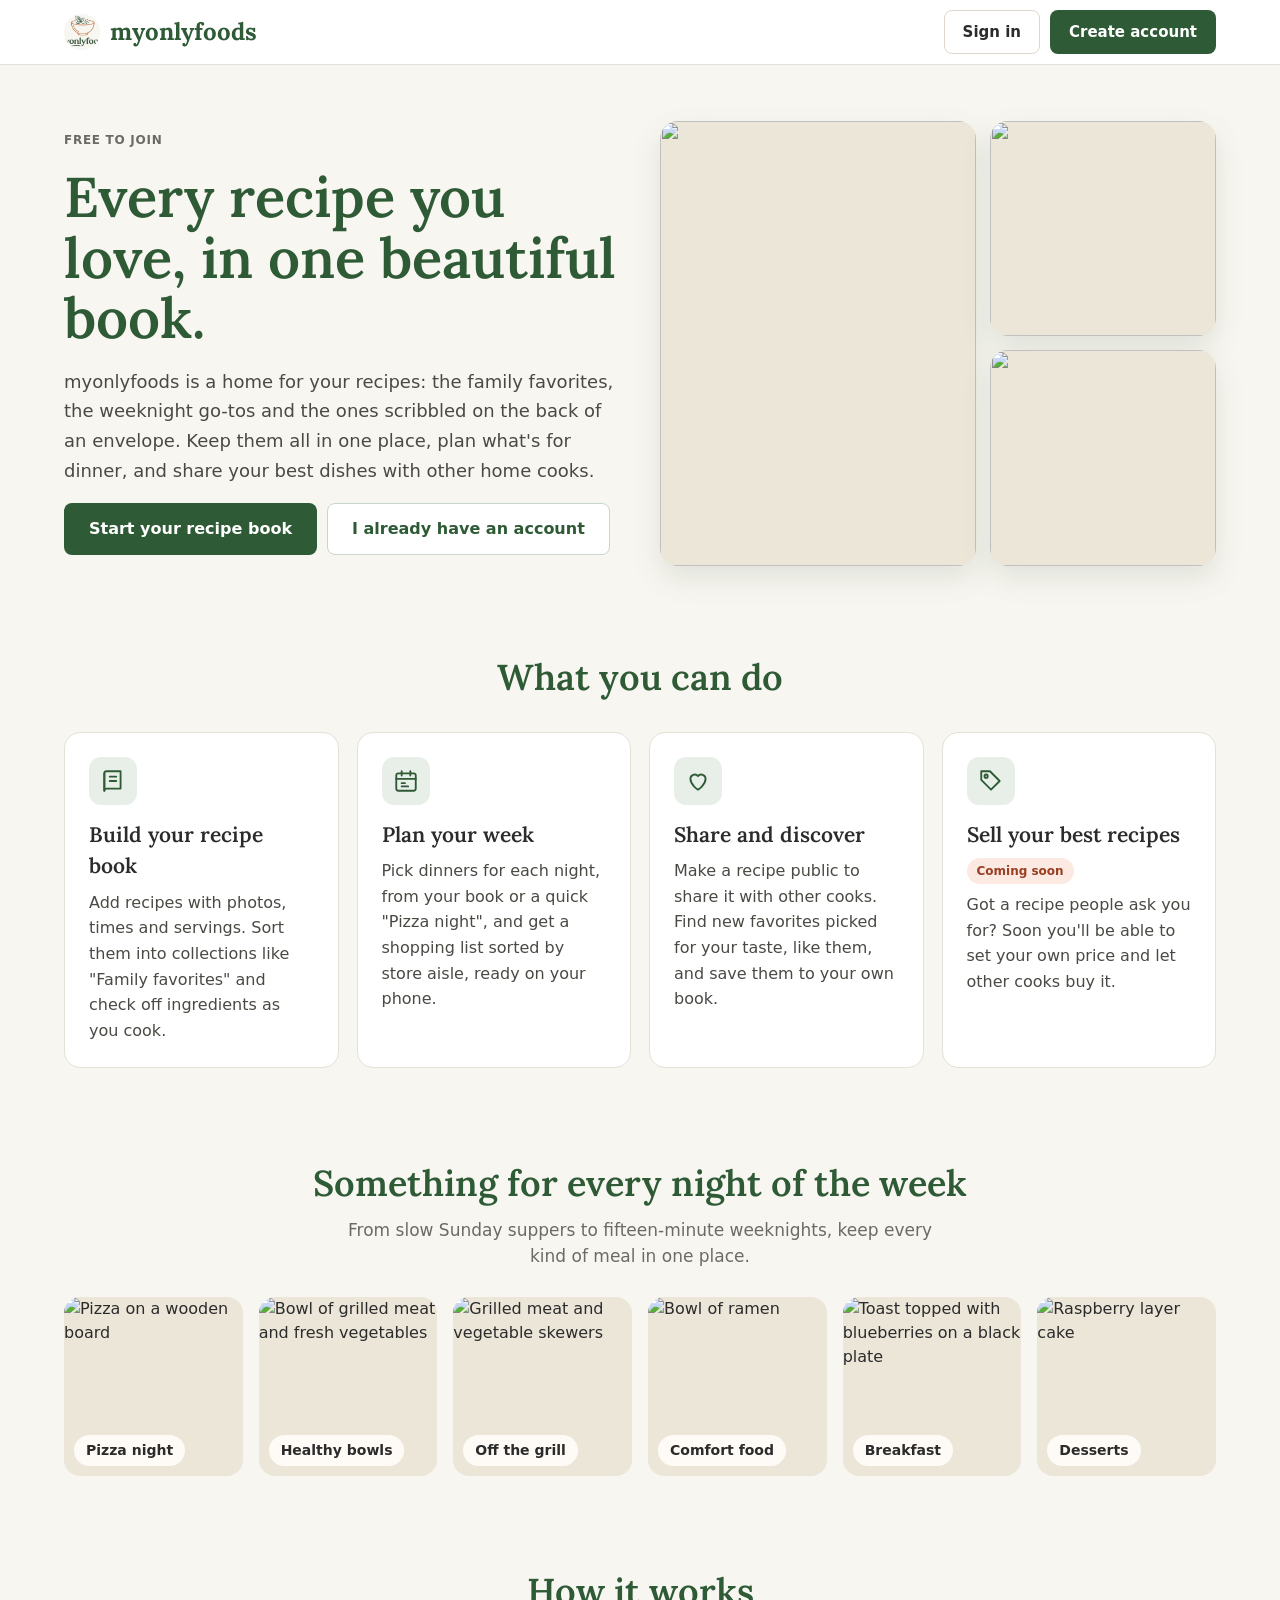
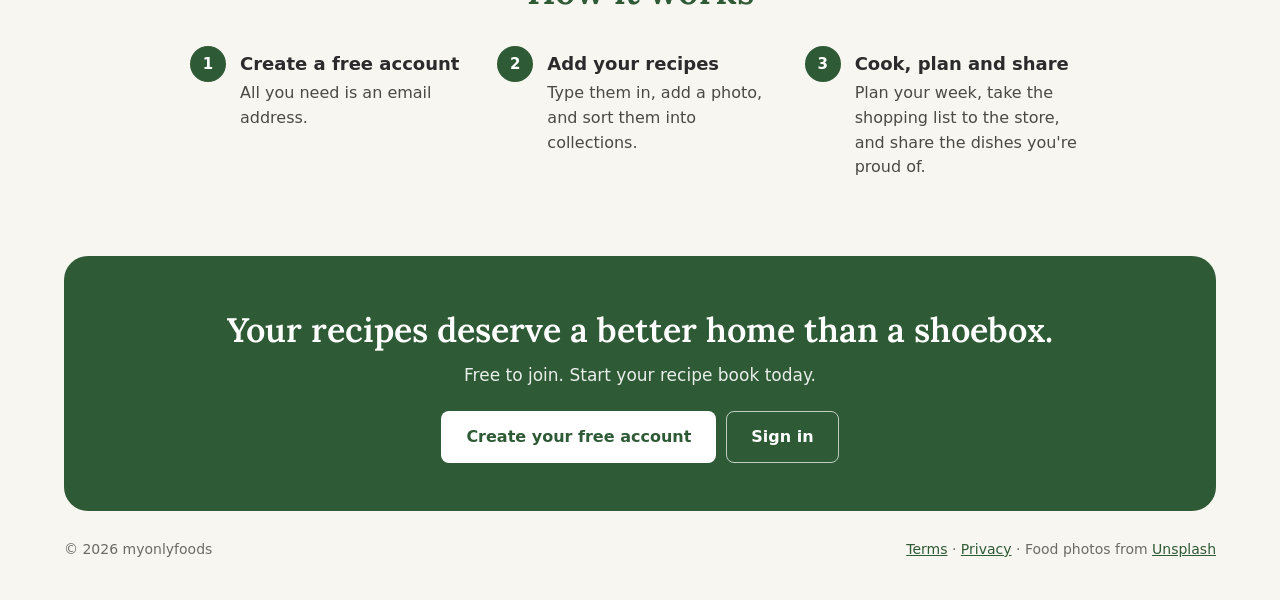
==== index.html @ 258d2933 "Paste a recipe: fill in the form from copied text - New recipe page: 'Paste a recipe' box with how-t" ====
<!DOCTYPE html>
<html lang="en">
<head>
    <meta charset="UTF-8">
    <meta name="viewport" content="width=device-width, initial-scale=1.0">
    <title>myonlyfoods | Your recipe book, meal planner and kitchen community</title>
    <meta name="description" content="A free home for the recipes you love. Build your recipe book, plan your week with an automatic shopping list, and share your favorites with other home cooks.">
    <link rel="stylesheet" href="css/style.css?v=202611021046">
</head>
<body class="landing">

<header class="site-header">
    <div class="inner">
        <a class="brand" href="./"><img src="images/mainlogo.jpg" alt="">myonlyfoods</a>
        <div class="landing-nav" id="guest-nav">
            <a class="btn btn-plain" href="login.html">Sign in</a>
            <a class="btn btn-primary" href="signup.html">Create account</a>
        </div>
        <div class="landing-nav" id="member-nav" hidden>
            <a class="btn btn-primary" href="home.html">Open my recipe book</a>
        </div>
    </div>
</header>

<main>
    <!-- Hero -->
    <section class="hero-landing">
        <div class="hero-text">
            <span class="eyebrow">Free to join</span>
            <h1>Every recipe you love, in one beautiful book.</h1>
            <p>myonlyfoods is a home for your recipes: the family favorites, the weeknight go-tos and the ones scribbled on the back of an envelope. Keep them all in one place, plan what's for dinner, and share your best dishes with other home cooks.</p>
            <div class="actions" id="hero-guest">
                <a class="btn btn-primary btn-lg" href="signup.html">Start your recipe book</a>
                <a class="btn btn-secondary btn-lg" href="login.html">I already have an account</a>
            </div>
            <div class="actions" id="hero-member" hidden>
                <a class="btn btn-primary btn-lg" href="home.html">Open my recipe book</a>
            </div>
        </div>
        <div class="hero-collage" aria-hidden="true">
            <img class="c1" src="https://images.unsplash.com/photo-1547573854-74d2a71d0826?auto=format&fit=crop&w=900&q=70" alt="">
            <img class="c2" src="https://images.unsplash.com/photo-1515003197210-e0cd71810b5f?auto=format&fit=crop&w=600&q=70" alt="">
            <img class="c3" src="https://images.unsplash.com/photo-1467003909585-2f8a72700288?auto=format&fit=crop&w=600&q=70" alt="">
        </div>
    </section>

    <!-- What it does -->
    <section class="landing-section" aria-labelledby="features-h">
        <h2 id="features-h" class="landing-h2">What you can do</h2>
        <div class="features">
            <article class="feature">
                <div class="feature-icon" aria-hidden="true"><svg viewBox="0 0 24 24" fill="none" stroke="currentColor" stroke-width="1.7" stroke-linecap="round" stroke-linejoin="round"><path d="M4 5a2 2 0 0 1 2-2h13v16H6a2 2 0 0 0-2 2z"/><path d="M4 21V5"/><path d="M9 8h6M9 12h6"/></svg></div>
                <h3>Build your recipe book</h3>
                <p>Add recipes with photos, times and servings. Sort them into collections like "Family favorites" and check off ingredients as you cook.</p>
            </article>
            <article class="feature">
                <div class="feature-icon" aria-hidden="true"><svg viewBox="0 0 24 24" fill="none" stroke="currentColor" stroke-width="1.7" stroke-linecap="round" stroke-linejoin="round"><rect x="3" y="5" width="18" height="16" rx="2"/><path d="M3 10h18M8 3v4M16 3v4"/><path d="M8 14h3M8 17h6"/></svg></div>
                <h3>Plan your week</h3>
                <p>Pick dinners for each night, from your book or a quick "Pizza night", and get a shopping list sorted by store aisle, ready on your phone.</p>
            </article>
            <article class="feature">
                <div class="feature-icon" aria-hidden="true"><svg viewBox="0 0 24 24" fill="none" stroke="currentColor" stroke-width="1.7" stroke-linejoin="round"><path d="M12 20s-7-4.4-7-10a4 4 0 0 1 7-2.6A4 4 0 0 1 19 10c0 5.6-7 10-7 10z"/></svg></div>
                <h3>Share and discover</h3>
                <p>Make a recipe public to share it with other cooks. Find new favorites picked for your taste, like them, and save them to your own book.</p>
            </article>
            <article class="feature">
                <div class="feature-icon" aria-hidden="true"><svg viewBox="0 0 24 24" fill="none" stroke="currentColor" stroke-width="1.7" stroke-linecap="round" stroke-linejoin="round"><path d="M20 12l-8 8-9-9V3h8z"/><circle cx="7.5" cy="7.5" r="1.5"/></svg></div>
                <h3>Sell your best recipes <span class="badge badge-sale">Coming soon</span></h3>
                <p>Got a recipe people ask you for? Soon you'll be able to set your own price and let other cooks buy it.</p>
            </article>
        </div>
    </section>

    <!-- Plates -->
    <section class="landing-section" aria-labelledby="plates-h">
        <h2 id="plates-h" class="landing-h2">Something for every night of the week</h2>
        <p class="landing-sub">From slow Sunday suppers to fifteen-minute weeknights, keep every kind of meal in one place.</p>
        <div class="plates">
            <figure><img loading="lazy" src="https://images.unsplash.com/photo-1565299624946-b28f40a0ae38?auto=format&fit=crop&w=600&h=600&q=70" alt="Pizza on a wooden board"><figcaption>Pizza night</figcaption></figure>
            <figure><img loading="lazy" src="https://images.unsplash.com/photo-1546069901-ba9599a7e63c?auto=format&fit=crop&w=600&h=600&q=70" alt="Bowl of grilled meat and fresh vegetables"><figcaption>Healthy bowls</figcaption></figure>
            <figure><img loading="lazy" src="https://images.unsplash.com/photo-1555939594-58d7cb561ad1?auto=format&fit=crop&w=600&h=600&q=70" alt="Grilled meat and vegetable skewers"><figcaption>Off the grill</figcaption></figure>
            <figure><img loading="lazy" src="https://images.unsplash.com/photo-1526318896980-cf78c088247c?auto=format&fit=crop&w=600&h=600&q=70" alt="Bowl of ramen"><figcaption>Comfort food</figcaption></figure>
            <figure><img loading="lazy" src="https://images.unsplash.com/photo-1484723091739-30a097e8f929?auto=format&fit=crop&w=600&h=600&q=70" alt="Toast topped with blueberries on a black plate"><figcaption>Breakfast</figcaption></figure>
            <figure><img loading="lazy" src="https://images.unsplash.com/photo-1565958011703-44f9829ba187?auto=format&fit=crop&w=600&h=600&q=70" alt="Raspberry layer cake"><figcaption>Desserts</figcaption></figure>
        </div>
    </section>

    <!-- How it works -->
    <section class="landing-section" aria-labelledby="how-h">
        <h2 id="how-h" class="landing-h2">How it works</h2>
        <ol class="how">
            <li><span class="step-num" aria-hidden="true">1</span><div><h3>Create a free account</h3><p>All you need is an email address.</p></div></li>
            <li><span class="step-num" aria-hidden="true">2</span><div><h3>Add your recipes</h3><p>Type them in, add a photo, and sort them into collections.</p></div></li>
            <li><span class="step-num" aria-hidden="true">3</span><div><h3>Cook, plan and share</h3><p>Plan your week, take the shopping list to the store, and share the dishes you're proud of.</p></div></li>
        </ol>
    </section>

    <!-- Final call -->
    <section class="landing-cta">
        <h2>Your recipes deserve a better home than a shoebox.</h2>
        <p>Free to join. Start your recipe book today.</p>
        <div class="actions" style="justify-content: center;" id="cta-guest">
            <a class="btn btn-lg btn-light" href="signup.html">Create your free account</a>
            <a class="btn btn-lg btn-outline-light" href="login.html">Sign in</a>
        </div>
        <div class="actions" style="justify-content: center;" id="cta-member" hidden>
            <a class="btn btn-lg btn-light" href="home.html">Open my recipe book</a>
        </div>
    </section>
</main>

<footer class="landing-footer">
    <span>© <span id="year">2026</span> myonlyfoods</span>
    <span><a href="terms.html">Terms</a> · <a href="privacy.html">Privacy</a> · Food photos from <a href="https://unsplash.com" rel="noopener">Unsplash</a></span>
</footer>

<script type="module">
    import { auth } from "./js/firebase.js?v=202611021046";
    import { onAuthStateChanged } from "https://www.gstatic.com/firebasejs/10.8.0/firebase-auth.js";

    document.getElementById("year").textContent = new Date().getFullYear();

    // If a photo can't load, hide it rather than show a broken image.
    document.querySelectorAll("img").forEach((img) => img.addEventListener("error", () => {
        const fig = img.closest("figure");
        (fig || img).style.display = "none";
    }));

    // Already signed in? Swap the sign-in buttons for a way back to your book.
    onAuthStateChanged(auth, (user) => {
        const member = !!user;
        ["guest-nav", "hero-guest", "cta-guest"].forEach((id) => document.getElementById(id).hidden = member);
        ["member-nav", "hero-member", "cta-member"].forEach((id) => document.getElementById(id).hidden = !member);
    });
</script>
</body>
</html>
---- css/style.css ----
/* myonlyfoods — shared styles */
@import url("https://fonts.googleapis.com/css2?family=Lora:wght@500;600;700&display=swap");

:root {
    --cream: #f8f6f1;
    --green: #2e5a35;
    --green-dark: #1f3f25;
    --green-tint: #e7efe8;
    --green-soft: #f3f7f3;
    --white: #ffffff;
    --text: #2b2b2b;
    --text-soft: #4a4a44;
    --muted: #6b6b63;
    --border: #e6e1d6;
    --border-strong: #ddd6c8;
    --photo: #ece6d9;
    --photo-text: #5f584c;
    --sale-bg: #fbe9e2;
    --sale-text: #9a3f22;
    --private-bg: #efede8;
    --private-text: #55524a;
    --danger: #a3261a;
    --serif: "Lora", Georgia, serif;
    --sans: "Segoe UI", system-ui, -apple-system, Roboto, sans-serif;
}

* { box-sizing: border-box; }

body {
    margin: 0;
    background: var(--cream);
    color: var(--text);
    font-family: var(--sans);
    font-size: 16px;
    line-height: 1.5;
}

a { color: var(--green); }
a:hover { color: var(--green-dark); }
img { max-width: 100%; display: block; }
[hidden] { display: none !important; }

.sr-only {
    position: absolute; width: 1px; height: 1px; padding: 0; margin: -1px;
    overflow: hidden; clip: rect(0 0 0 0); white-space: nowrap; border: 0;
}

:focus-visible { outline: 3px solid #7aa883; outline-offset: 2px; }

/* ---------- Header ---------- */
.site-header { background: var(--white); border-bottom: 1px solid var(--border); }
.site-header .inner {
    max-width: 1200px; margin: 0 auto; padding: 10px 24px;
    display: flex; flex-wrap: wrap; align-items: center; gap: 8px 28px;
}
.brand {
    font-family: var(--serif); font-size: 24px; font-weight: 700;
    color: var(--green); text-decoration: none; display: flex; align-items: center; gap: 10px;
}
.brand img { width: 36px; height: 36px; border-radius: 50%; object-fit: cover; }
.main-nav { display: flex; flex-wrap: wrap; gap: 4px 22px; flex: 1 1 auto; align-items: center; }
.main-nav a {
    color: var(--text); text-decoration: none; font-weight: 600;
    padding: 10px 0; border-bottom: 2px solid transparent;
}
.main-nav a[aria-current="page"] { color: var(--green); border-bottom-color: var(--green); }
.main-nav .soon { color: var(--muted); display: inline-flex; align-items: center; gap: 8px; padding: 10px 0; }
.header-actions { display: flex; align-items: center; gap: 10px; }

/* ---------- Buttons & badges ---------- */
.btn {
    display: inline-flex; align-items: center; justify-content: center; gap: 8px;
    min-height: 44px; padding: 0 18px; border-radius: 8px;
    font: 600 15px/1 var(--sans); text-decoration: none; cursor: pointer;
    border: 1px solid transparent; transition: background .15s, opacity .15s;
}
.btn svg { width: 18px; height: 18px; flex: none; }
.btn-primary { background: var(--green); color: var(--white); }
.btn-primary:hover { background: var(--green-dark); color: var(--white); }
.btn-secondary { background: var(--white); color: var(--green); border-color: #c9d6ca; }
.btn-secondary:hover { background: var(--green-soft); }
.btn-plain { background: var(--white); color: var(--text); border-color: var(--border-strong); }
.btn-danger { background: var(--white); color: var(--danger); border-color: #e8c3be; }
.btn-danger:hover { background: #fcf1ef; }
.btn-dashed {
    background: var(--green-soft); color: var(--green); border: 1px dashed #9fb7a2; align-self: flex-start;
}
.btn-block { width: 100%; }
.btn:disabled { opacity: .6; cursor: default; }
.icon-btn {
    width: 44px; height: 44px; border-radius: 8px; border: none; background: transparent;
    color: var(--muted); display: inline-flex; align-items: center; justify-content: center; cursor: pointer;
}
.icon-btn:hover { background: var(--private-bg); color: var(--text); }
.icon-btn svg { width: 20px; height: 20px; }

.badge {
    display: inline-block; font-size: 12px; font-weight: 600; padding: 4px 10px;
    border-radius: 999px; white-space: nowrap;
}
.badge-private { background: var(--private-bg); color: var(--private-text); }
.badge-public { background: #e5efe6; color: var(--green); }
.badge-sale { background: var(--sale-bg); color: var(--sale-text); }
.badge-soon { font-size: 11px; padding: 2px 8px; background: var(--private-bg); color: var(--private-text); }

.eyebrow {
    font-size: 12px; font-weight: 700; letter-spacing: .06em;
    text-transform: uppercase; color: var(--muted);
}

/* ---------- Layout ---------- */
.page { max-width: 1200px; margin: 0 auto; padding: 36px 24px 72px; }
.page-narrow { max-width: 1100px; }
.page-title {
    margin: 0; font-family: var(--serif); font-size: clamp(30px, 5vw, 40px);
    font-weight: 600; color: var(--green); line-height: 1.15;
}
.page-head {
    display: flex; flex-wrap: wrap; align-items: flex-end; justify-content: space-between;
    gap: 16px; margin-bottom: 28px;
}
.subtle { color: var(--muted); margin: 6px 0 0; }
.card {
    background: var(--white); border: 1px solid var(--border); border-radius: 14px; padding: 24px;
}
.card h2, .section-title {
    margin: 0 0 14px; font-family: var(--serif); font-size: 22px; font-weight: 600; color: var(--green);
}
.split { display: flex; flex-wrap: wrap; gap: 28px; align-items: flex-start; }
.split > .side { flex: 1 1 240px; min-width: 0; }
.split > .main { flex: 999 1 560px; min-width: 0; }

/* ---------- Forms ---------- */
.field { display: flex; flex-direction: column; gap: 6px; }
.field label, .field .label { font-size: 14px; font-weight: 600; }
.input, select.input, textarea.input {
    width: 100%; min-height: 46px; padding: 0 14px; border: 1px solid var(--border-strong);
    border-radius: 8px; font: 16px var(--sans); background: var(--white); color: var(--text);
}
textarea.input { padding: 12px 14px; resize: vertical; line-height: 1.5; }
.input:focus { border-color: var(--green); outline: 2px solid #b9d3bd; outline-offset: 0; }
.form-grid { display: grid; grid-template-columns: repeat(auto-fit, minmax(150px, 1fr)); gap: 14px; }
.stack { display: flex; flex-direction: column; gap: 18px; }
.help { font-size: 13px; color: var(--muted); margin: 0; }
.alert {
    border-radius: 8px; padding: 12px 14px; font-size: 14px; text-align: left;
    background: #fcf1ef; color: var(--danger); border: 1px solid #efcdc8;
}
.alert-ok { background: var(--green-soft); color: var(--green); border-color: #cfe0d1; }

/* ---------- Auth pages ---------- */
.auth-body { min-height: 100vh; display: flex; align-items: center; justify-content: center; padding: 24px 16px; }
.auth-card {
    width: 100%; max-width: 420px; background: var(--white); border: 1px solid var(--border);
    border-radius: 16px; padding: 36px 32px; text-align: center; box-shadow: 0 10px 30px rgba(46, 90, 53, .06);
}
.auth-card .logo { width: 120px; height: auto; margin: 0 auto 18px; border-radius: 8px; }
.auth-card h1 { margin: 0 0 6px; font-family: var(--serif); font-size: 30px; font-weight: 600; color: var(--green); }
.auth-card > p { margin: 0 0 24px; color: var(--muted); }
.auth-card form { display: flex; flex-direction: column; gap: 16px; text-align: left; }
.auth-links { margin-top: 22px; font-size: 14px; color: var(--muted); }
.auth-links a { font-weight: 600; text-decoration: none; }

/* ---------- Recipe book ---------- */
.search-box {
    display: flex; align-items: center; gap: 8px; background: var(--white); border: 1px solid var(--border-strong);
    border-radius: 8px; padding: 0 12px; min-height: 44px; color: var(--muted);
}
.search-box input { border: none; outline: none; flex: 1; min-width: 0; min-height: 42px; font: 15px var(--sans); background: transparent; }
.search-box svg { width: 18px; height: 18px; flex: none; }
.collections a, .collections button {
    display: flex; justify-content: space-between; align-items: center; width: 100%;
    min-height: 44px; padding: 0 12px; border-radius: 8px; border: none; background: transparent;
    color: var(--text); text-decoration: none; font: 15px var(--sans); cursor: pointer; text-align: left;
}
.collections button:hover { background: var(--cream); }
.collections button[aria-pressed="true"] { background: var(--green-tint); color: var(--green); font-weight: 600; }
.collections .count { color: var(--muted); font-size: 14px; }
.pills { display: flex; flex-wrap: wrap; gap: 8px; margin-bottom: 20px; }
.pill {
    min-height: 40px; padding: 0 18px; border-radius: 999px; border: 1px solid var(--border-strong);
    background: var(--white); color: var(--text); font: 600 14px var(--sans); cursor: pointer;
}
.pill[aria-pressed="true"] { background: var(--green); border-color: var(--green); color: var(--white); }
.recipe-grid { display: grid; grid-template-columns: repeat(auto-fill, minmax(250px, 1fr)); gap: 20px; }
.recipe-card {
    display: flex; flex-direction: column; background: var(--white); border: 1px solid var(--border);
    border-radius: 12px; overflow: hidden; text-decoration: none; color: inherit;
    transition: box-shadow .15s, transform .15s;
}
.recipe-card:hover { box-shadow: 0 8px 22px rgba(46, 90, 53, .1); transform: translateY(-2px); color: inherit; }
.photo {
    aspect-ratio: 4 / 3; background: var(--photo); color: var(--photo-text);
    display: flex; flex-direction: column; align-items: center; justify-content: center; gap: 6px; font-size: 13px;
}
.photo img { width: 100%; height: 100%; object-fit: cover; }
.photo svg { width: 36px; height: 36px; }
.recipe-card .body { padding: 16px; display: flex; flex-direction: column; gap: 6px; flex: 1; }
.recipe-card h3 { margin: 0; font-family: var(--serif); font-size: 20px; font-weight: 600; line-height: 1.25; }
.recipe-card .meta {
    display: flex; justify-content: space-between; align-items: center; gap: 8px; flex-wrap: wrap;
    margin-top: auto; padding-top: 10px; font-size: 14px; color: var(--muted);
}
.empty {
    text-align: center; padding: 48px 24px; background: var(--white); border: 1px dashed var(--border-strong);
    border-radius: 14px; color: var(--muted);
}
.empty h2 { font-family: var(--serif); color: var(--green); margin: 0 0 8px; font-size: 24px; }

/* ---------- Recipe page ---------- */
.back-link {
    display: inline-flex; align-items: center; gap: 6px; min-height: 44px;
    font-weight: 600; text-decoration: none;
}
.back-link svg { width: 18px; height: 18px; }
.hero { display: flex; flex-wrap: wrap; gap: 36px; margin-top: 12px; }
.hero .photo { flex: 1 1 420px; min-width: 0; border-radius: 14px; overflow: hidden; }
.hero .info { flex: 1 1 380px; min-width: 0; display: flex; flex-direction: column; gap: 16px; justify-content: center; }
.hero h1 { margin: 0; font-family: var(--serif); font-size: clamp(32px, 5vw, 44px); line-height: 1.1; font-weight: 600; color: var(--green); }
.hero .desc { margin: 0; font-size: 17px; line-height: 1.6; color: var(--text-soft); }
.facts { display: grid; grid-template-columns: repeat(3, minmax(0, 1fr)); gap: 10px; }
.fact { background: var(--white); border: 1px solid var(--border); border-radius: 10px; padding: 12px 14px; }
.fact .k { font-size: 12px; font-weight: 600; color: var(--muted); text-transform: uppercase; letter-spacing: .05em; }
.fact .v { font-size: 18px; font-weight: 600; margin-top: 2px; }
.actions { display: flex; gap: 10px; flex-wrap: wrap; }
.ingredients { list-style: none; margin: 0; padding: 0; }
.ingredients li { border-top: 1px solid #f0ebe1; }
.ingredients label { display: flex; align-items: center; gap: 12px; min-height: 44px; cursor: pointer; padding: 4px 0; }
.ingredients input { width: 20px; height: 20px; accent-color: var(--green); flex: none; }
.ingredients input:checked + span { text-decoration: line-through; color: var(--muted); }
.steps { list-style: none; margin: 0; padding: 0; display: flex; flex-direction: column; gap: 20px; }
.steps li { display: flex; gap: 16px; align-items: flex-start; }
.step-num {
    flex: none; width: 36px; height: 36px; border-radius: 999px; background: var(--green); color: var(--white);
    font-weight: 700; display: flex; align-items: center; justify-content: center; font-size: 15px;
}
.steps p { margin: 6px 0 0; font-size: 17px; line-height: 1.65; white-space: pre-wrap; }
.notes { margin-top: 32px; background: #fbf3e4; border: 1px solid #ecdcbc; border-radius: 12px; padding: 18px 20px; }
.notes h3 { margin: 0 0 6px; font-size: 15px; font-weight: 700; color: #6a4a12; }
.notes p { margin: 0; line-height: 1.6; color: var(--text-soft); white-space: pre-wrap; }

/* ---------- Editor ---------- */
.row-item { display: flex; gap: 10px; align-items: center; }
.row-item .input { flex: 1 1 auto; min-width: 0; }
.step-row { display: flex; gap: 14px; align-items: flex-start; }
.step-row .step-num { margin-top: 6px; width: 34px; height: 34px; }
.step-row textarea { flex: 1; min-width: 0; }
.dropzone {
    width: 100%; min-height: 150px; border: 2px dashed #c9c1b0; border-radius: 12px; background: #faf8f3;
    color: var(--photo-text); display: flex; flex-direction: column; align-items: center; justify-content: center;
    gap: 8px; font: 15px var(--sans); cursor: pointer; overflow: hidden; padding: 0;
}
.dropzone.has-photo { aspect-ratio: 4 / 3; min-height: 0; border-style: solid; }
.dropzone img { width: 100%; height: 100%; object-fit: cover; }
.dropzone svg { width: 32px; height: 32px; }
.vis-option {
    text-align: left; padding: 14px 16px; border: 2px solid var(--border); background: var(--white);
    border-radius: 10px; font-family: var(--sans); cursor: pointer; display: flex; flex-direction: column; gap: 4px; width: 100%;
}
.vis-option .t { display: flex; align-items: center; gap: 8px; font-size: 16px; font-weight: 700; color: var(--text); }
.vis-option .d { font-size: 14px; color: var(--muted); }
.vis-option[aria-pressed="true"] { border-color: var(--green); background: var(--green-soft); }
.vis-option[aria-pressed="true"] .t { color: var(--green); }
.price-box {
    display: flex; align-items: center; border: 1px solid var(--border-strong); border-radius: 8px;
    min-height: 46px; padding: 0 12px; gap: 6px; background: var(--white);
}
.price-box input { border: none; outline: none; flex: 1; min-width: 0; font: 16px var(--sans); min-height: 44px; }
.check { display: flex; align-items: center; gap: 10px; min-height: 44px; cursor: pointer; }
.check input { width: 20px; height: 20px; accent-color: var(--green); }

/* ---------- Planner ---------- */
.tabs { display: flex; gap: 6px; border-bottom: 1px solid var(--border); margin-bottom: 24px; flex-wrap: wrap; }
.tab {
    min-height: 44px; padding: 0 16px; border: none; background: none; cursor: pointer;
    font: 600 16px var(--sans); color: var(--muted); border-bottom: 3px solid transparent; margin-bottom: -1px;
}
.tab[aria-selected="true"] { color: var(--green); border-bottom-color: var(--green); }
.tab .badge { margin-left: 8px; background: var(--green-tint); color: var(--green); }

.week-nav {
    display: flex; align-items: center; gap: 4px; background: var(--white);
    border: 1px solid var(--border); border-radius: 10px; padding: 4px;
}
.week-nav .label { padding: 0 10px; text-align: center; min-width: 150px; }
.week-nav .label strong { display: block; font-size: 15px; }
.week-nav .label span { font-size: 13px; color: var(--muted); }

.days { display: flex; flex-direction: column; gap: 10px; }
.day-row {
    display: flex; gap: 16px; align-items: center; background: var(--white);
    border: 2px solid var(--border); border-radius: 14px; padding: 12px 12px 12px 16px;
}
.day-row.selected { border-color: var(--green); }
.day-row .when { flex: 0 0 88px; }
.day-row .when strong { display: block; font-size: 16px; }
.day-row .when span { font-size: 13px; color: var(--muted); }
.today-tag {
    display: inline-block; margin-top: 4px; font-size: 11px; font-weight: 700;
    background: var(--green); color: var(--white); padding: 2px 8px; border-radius: 999px;
}
.day-row .meal { flex: 1; min-width: 0; display: flex; align-items: center; gap: 14px; }
.thumb {
    flex: none; width: 76px; height: 58px; border-radius: 8px; background: var(--photo);
    overflow: hidden; display: flex; align-items: center; justify-content: center; color: var(--photo-text);
}
.thumb img { width: 100%; height: 100%; object-fit: cover; }
.thumb svg { width: 24px; height: 24px; }
.thumb.quick { background: #fbf3e4; color: #6a4a12; }
.day-row .meal .t { min-width: 0; flex: 1; }
.day-row .meal .t a, .day-row .meal .t strong {
    font-family: var(--serif); font-size: 18px; font-weight: 600; text-decoration: none; color: var(--text);
    display: block; overflow-wrap: anywhere;
}
.day-row .meal .t span { font-size: 14px; color: var(--muted); }
.day-row .small-btn { min-height: 40px; padding: 0 12px; font-size: 14px; }
.plan-empty {
    flex: 1; min-height: 58px; border: 2px dashed #c9c1b0; background: #faf8f3; border-radius: 10px;
    color: var(--green); font: 600 15px var(--sans); cursor: pointer; text-align: left; padding: 0 16px;
}
.plan-empty:hover { background: var(--green-soft); }

.picker-panel { display: flex; flex-direction: column; gap: 16px; padding: 20px; }
.picker-panel h2 { margin: 2px 0 0; font-size: 24px; }
.quick-pick {
    min-height: 40px; padding: 0 14px; border-radius: 999px; border: 1px solid #ecdcbc;
    background: #fbf3e4; color: #6a4a12; font: 600 14px var(--sans); cursor: pointer;
}
.quick-pick:hover { background: #f6e7cb; }
.pick-recipe {
    display: flex; align-items: center; gap: 12px; width: 100%; padding: 8px; border: 1px solid var(--border);
    background: var(--white); border-radius: 10px; cursor: pointer; text-align: left; font-family: var(--sans);
}
.pick-recipe:hover { border-color: var(--green); background: var(--green-soft); }
.pick-recipe .thumb { width: 52px; height: 40px; border-radius: 6px; }
.pick-recipe .t { flex: 1; min-width: 0; }
.pick-recipe .t strong { display: block; font-size: 15px; color: var(--text); }
.pick-recipe .t span { display: block; font-size: 13px; color: var(--muted); }
.pick-recipe .add { font-size: 13px; font-weight: 700; color: var(--green); padding-right: 6px; }
.pick-list-scroll { display: flex; flex-direction: column; gap: 8px; max-height: 420px; overflow-y: auto; }

.shop-group h2 {
    margin: 0 0 6px; font: 700 13px var(--sans); letter-spacing: .06em; text-transform: uppercase; color: var(--muted);
}
.shop-list { list-style: none; margin: 0; padding: 0; }
.shop-list li { border-top: 1px solid #f0ebe1; display: flex; align-items: center; }
.shop-list label { display: flex; align-items: center; gap: 12px; min-height: 48px; cursor: pointer; flex: 1; min-width: 0; }
.shop-list input { width: 20px; height: 20px; accent-color: var(--green); flex: none; }
.shop-list .name { flex: 1; min-width: 0; font-size: 16px; overflow-wrap: anywhere; }
.shop-list input:checked ~ .name { text-decoration: line-through; color: var(--muted); }
.shop-list .from { font-size: 13px; color: var(--muted); text-align: right; }

@media (max-width: 600px) {
    .day-row { flex-wrap: wrap; }
    .day-row .when { flex-basis: 100%; display: flex; gap: 8px; align-items: baseline; }
    .day-row .when .today-tag { margin-top: 0; }
    .thumb { width: 60px; height: 48px; }
}
@media print {
    .print-hide { display: none !important; }
}

/* ---------- Dialog ---------- */
dialog {
    border: none; border-radius: 16px; padding: 0; width: min(440px, calc(100% - 32px));
    box-shadow: 0 20px 60px rgba(0, 0, 0, .25); color: var(--text);
}
dialog::backdrop { background: rgba(20, 30, 22, .55); }
.dialog-body { padding: 24px; }
.dialog-body h2 { margin: 0 0 14px; font-family: var(--serif); color: var(--green); font-size: 22px; }
.pick-list { max-height: 320px; overflow-y: auto; margin: 0 0 16px; padding: 0; list-style: none; }
.pick-list button {
    width: 100%; text-align: left; min-height: 48px; padding: 0 12px; border: none; border-bottom: 1px solid #f0ebe1;
    background: none; font: 600 16px var(--sans); color: var(--green); cursor: pointer;
}
.pick-list button:hover { background: var(--green-soft); }

/* ---------- Profile ---------- */
.avatar {
    width: 120px; height: 120px; border-radius: 50%; background: var(--photo); color: var(--photo-text);
    display: flex; align-items: center; justify-content: center; font-size: 44px; font-family: var(--serif);
    overflow: hidden; margin: 0 auto 16px; border: 3px solid var(--white); box-shadow: 0 0 0 1px var(--border);
}
.avatar img { width: 100%; height: 100%; object-fit: cover; }
.profile-facts { display: grid; grid-template-columns: repeat(auto-fit, minmax(180px, 1fr)); gap: 12px; }
.profile-head { display: flex; flex-wrap: wrap; gap: 24px; align-items: center; }
.profile-head .avatar { width: 112px; height: 112px; margin: 0; flex: none; }
.profile-head .who { flex: 1 1 320px; min-width: 0; display: flex; flex-direction: column; gap: 6px; }
.profile-head h1 { margin: 0; font-family: var(--serif); font-size: 36px; font-weight: 600; color: var(--green); line-height: 1.15; }
.profile-head .bio { margin: 6px 0 0; font-size: 16px; line-height: 1.6; color: var(--text-soft); max-width: 560px; white-space: pre-wrap; }
.stats { display: grid; grid-template-columns: repeat(auto-fit, minmax(200px, 1fr)); gap: 14px; }
.stat {
    background: var(--white); border: 1px solid var(--border); border-radius: 14px; padding: 20px;
    text-decoration: none; color: inherit; transition: box-shadow .15s;
}
.stat:hover { box-shadow: 0 6px 18px rgba(46, 90, 53, .08); color: inherit; }
.stat .n { font-family: var(--serif); font-size: 34px; font-weight: 600; color: var(--green); line-height: 1.2; }
.stat .l { font-size: 15px; color: var(--muted); }
.taste { background: var(--cream); border-radius: 10px; padding: 14px 16px; }
.taste .v { font-size: 17px; font-weight: 600; margin-top: 4px; }
.chips { display: flex; flex-wrap: wrap; gap: 8px; }
.chip { padding: 6px 14px; border-radius: 999px; background: var(--green-tint); color: var(--green); font-weight: 600; font-size: 14px; }
.acct-row {
    display: flex; justify-content: space-between; align-items: center; gap: 12px;
    min-height: 60px; border-bottom: 1px solid #f0ebe1; padding: 6px 0;
}
.acct-row .k { font-size: 13px; color: var(--muted); }
.acct-row .v { font-weight: 600; overflow-wrap: anywhere; }

/* ---------- Toast ---------- */
.toast {
    position: fixed; left: 50%; bottom: 24px; transform: translateX(-50%) translateY(20px);
    background: var(--green); color: var(--white); padding: 14px 20px; border-radius: 10px;
    box-shadow: 0 8px 24px rgba(0, 0, 0, .2); opacity: 0; pointer-events: none;
    transition: opacity .25s, transform .25s; z-index: 50; font-weight: 600;
}
.toast.show { opacity: 1; transform: translateX(-50%) translateY(0); }

.loading { color: var(--muted); padding: 40px 0; text-align: center; }

@media print {
    .site-header, .actions, .back-link, .no-print { display: none !important; }
    body { background: #fff; }
}

/* ---------- Home ---------- */
.home { display: flex; flex-direction: column; gap: 40px; }
.home-row { display: flex; flex-wrap: wrap; gap: 24px; align-items: stretch; }
.tonight {
    flex: 1 1 440px; min-width: 0; background: var(--white); border: 1px solid var(--border);
    border-radius: 16px; overflow: hidden; display: flex; flex-wrap: wrap;
}
.tonight .photo { flex: 1 1 220px; min-height: 220px; aspect-ratio: auto; }
.tonight .body { flex: 1 1 240px; padding: 24px; display: flex; flex-direction: column; gap: 10px; justify-content: center; }
.tonight h2 { margin: 0; font-family: var(--serif); font-size: 30px; font-weight: 600; color: var(--green); line-height: 1.15; }
.tonight h2 a { color: inherit; text-decoration: none; }
.week-card { flex: 1 1 340px; min-width: 0; display: flex; flex-direction: column; gap: 12px; padding: 22px; }
.week-list { list-style: none; margin: 0; padding: 0; }
.week-list li { display: flex; align-items: center; gap: 12px; min-height: 40px; border-top: 1px solid #f0ebe1; }
.week-list .d { flex: 0 0 44px; font-size: 14px; font-weight: 700; color: var(--muted); }
.week-list .m { flex: 1; min-width: 0; font-size: 15px; overflow: hidden; text-overflow: ellipsis; white-space: nowrap; }
.week-list .m a { color: var(--text); text-decoration: none; }
.week-list .m a:hover { color: var(--green); text-decoration: underline; }
.week-list .open { color: #8a8273; }
.week-list li.is-today .d { color: var(--green); }
.shop-link {
    display: flex; justify-content: space-between; align-items: center; min-height: 48px; padding: 0 14px;
    background: var(--green-soft); border-radius: 10px; text-decoration: none; color: var(--green); font-weight: 600;
}
.section-head { display: flex; justify-content: space-between; align-items: flex-end; gap: 12px; margin-bottom: 14px; flex-wrap: wrap; }
.section-head h2 { margin: 0; font-family: var(--serif); font-size: 28px; font-weight: 600; color: var(--green); }
.section-head a { font-size: 14px; font-weight: 600; }

.book-shelf { background: #efe8da; border-radius: 20px; padding: 22px; }
.book {
    display: flex; flex-wrap: wrap; background: #fffdf8; border: 1px solid #e2d8c4; border-radius: 6px;
    box-shadow: 0 10px 28px rgba(74, 58, 30, .12); min-height: 380px; overflow: hidden;
    transition: opacity .18s, transform .18s;
}
.book.turning { opacity: 0; transform: translateX(var(--turn, 12px)); }
.book .page { flex: 1 1 360px; min-width: 0; padding: 28px; display: flex; flex-direction: column; gap: 14px; }
.book .page + .page { border-left: 1px solid #e8dfcc; }
.book .photo { border-radius: 6px; overflow: hidden; }
.book h3 { margin: 0; font-family: var(--serif); font-size: 30px; font-weight: 600; line-height: 1.15; }
.book h4 { margin: 0 0 6px; font-family: var(--serif); font-size: 18px; font-weight: 600; color: var(--green); }
.book ul { margin: 0; padding-left: 20px; line-height: 1.8; font-size: 15px; }
.book .note { margin: 0; font-size: 15px; line-height: 1.6; color: var(--text-soft); font-style: italic; }
.book .facts-line { display: flex; gap: 18px; flex-wrap: wrap; font-size: 14px; color: var(--muted); }
.book .facts-line strong { color: var(--text); }
.book-controls { display: flex; justify-content: center; align-items: center; gap: 16px; margin-top: 18px; }
.page-btn {
    width: 48px; height: 48px; border-radius: 999px; border: 1px solid #d8ccb4; background: #fffdf8;
    color: var(--green); cursor: pointer; display: flex; align-items: center; justify-content: center;
}
.page-btn svg { width: 22px; height: 22px; }
.page-btn:hover { background: var(--white); border-color: var(--green); }
.book-controls .count { font-size: 15px; color: var(--photo-text); min-width: 110px; text-align: center; }
@media (max-width: 760px) {
    .book .page + .page { border-left: none; border-top: 1px solid #e8dfcc; }
    .book-shelf { padding: 12px; }
}

.sugg-card { display: flex; flex-direction: column; background: var(--white); border: 1px solid var(--border); border-radius: 12px; overflow: hidden; }
.sugg-card .photo { display: block; }
.sugg-card .body { padding: 14px; display: flex; flex-direction: column; gap: 6px; flex: 1; }
.sugg-card h3 { margin: 2px 0 0; font-family: var(--serif); font-size: 19px; font-weight: 600; line-height: 1.25; }
.sugg-card h3 a { color: var(--text); text-decoration: none; }
.sugg-card h3 a:hover { color: var(--green); }
.sugg-card .why { align-self: flex-start; font-size: 12px; font-weight: 600; padding: 3px 10px; border-radius: 999px; background: var(--green-tint); color: var(--green); }
.sugg-card .why.mine { background: #fbf3e4; color: #6a4a12; }
.sugg-card .meta { font-size: 14px; color: var(--muted); }
.sugg-card .btn { margin-top: auto; }
.sugg-card .foot { margin-top: auto; padding-top: 10px; }

/* ---------- Toast action & suggestion feedback ---------- */
.toast.has-action { pointer-events: auto; display: flex; align-items: center; gap: 14px; }
.toast-action {
    background: transparent; border: 1px solid rgba(255, 255, 255, .6); color: var(--white);
    border-radius: 6px; min-height: 36px; padding: 0 12px; font: 700 14px var(--sans); cursor: pointer;
}
.toast-action:hover { background: rgba(255, 255, 255, .15); }
.sugg-card .foot { display: flex; gap: 6px; align-items: center; }
.sugg-card .foot .btn { flex: 1; min-width: 0; margin-top: 0; }
.feedback-btn {
    flex: none; width: 44px; height: 44px; border-radius: 8px; border: 1px solid var(--border);
    background: var(--white); color: var(--muted); cursor: pointer; display: inline-flex;
    align-items: center; justify-content: center;
}
.feedback-btn svg { width: 20px; height: 20px; }
.feedback-btn:hover { border-color: var(--border-strong); color: var(--text); }
.feedback-btn.like[aria-pressed="true"] { background: var(--sale-bg); border-color: #efc9bb; color: var(--sale-text); }
.feedback-btn.like[aria-pressed="true"] svg { fill: currentColor; }
.sugg-card.liked { border-color: #efc9bb; }
.feedback-btn.with-count { width: auto; min-width: 44px; padding: 0 10px; gap: 6px; }
.like-count { font: 600 14px var(--sans); }
.like-count:empty { display: none; }
.like-pill {
    display: inline-flex; align-items: center; gap: 6px; font-size: 14px; font-weight: 600;
    color: var(--sale-text); background: var(--sale-bg); padding: 4px 12px; border-radius: 999px;
}
.like-pill svg { width: 16px; height: 16px; fill: currentColor; }
.btn.is-liked { background: var(--sale-bg); border-color: #efc9bb; color: var(--sale-text); }
.btn.is-liked svg { fill: currentColor; }
.like-pill.small { font-size: 12px; padding: 3px 8px; gap: 4px; }
.like-pill.small svg { width: 13px; height: 13px; }
.likes-news {
    display: inline-flex; align-items: center; gap: 8px; margin-top: 12px; padding: 8px 14px;
    background: var(--sale-bg); color: var(--sale-text); border-radius: 999px; text-decoration: none; font-size: 15px;
}
.likes-news:hover { color: var(--sale-text); background: #f7dcd1; }
.likes-news svg { width: 18px; height: 18px; fill: currentColor; flex: none; }

/* ---------- Recipe card scanner ---------- */
.scan-banner {
    display: flex; flex-wrap: wrap; align-items: center; gap: 16px; margin-bottom: 24px;
    background: #fbf3e4; border: 1px solid #ecdcbc; border-radius: 14px; padding: 18px 20px;
}
.scan-banner h2 { margin: 0 0 4px; font-family: var(--serif); font-size: 20px; color: #6a4a12; }
.scan-banner p { margin: 0; font-size: 14px; color: var(--text-soft); }
.scan-icon {
    flex: none; width: 52px; height: 52px; border-radius: 12px; background: var(--white);
    color: #6a4a12; display: flex; align-items: center; justify-content: center;
}
.scan-icon svg { width: 28px; height: 28px; }
.scan-result { margin-bottom: 24px; }
.scan-result summary { cursor: pointer; font-weight: 600; color: var(--green); min-height: 32px; }

/* ---------- Landing page (public front page) ---------- */
.landing .site-header .inner { justify-content: space-between; }
.landing-nav { display: flex; gap: 10px; align-items: center; margin-left: auto; }
.btn-lg { min-height: 52px; padding: 0 24px; font-size: 16px; }
.btn-light { background: var(--white); color: var(--green); }
.btn-light:hover { background: var(--cream); color: var(--green-dark); }
.btn-outline-light { background: transparent; color: var(--white); border-color: rgba(255, 255, 255, .7); }
.btn-outline-light:hover { background: rgba(255, 255, 255, .12); color: var(--white); }

.hero-landing {
    max-width: 1200px; margin: 0 auto; padding: 56px 24px 40px;
    display: flex; flex-wrap: wrap; gap: 40px; align-items: center;
}
.hero-text { flex: 1 1 420px; min-width: 0; display: flex; flex-direction: column; gap: 18px; }
.hero-text h1 {
    margin: 0; font-family: var(--serif); font-size: clamp(36px, 5.5vw, 56px); line-height: 1.08;
    font-weight: 600; color: var(--green);
}
.hero-text p { margin: 0; font-size: 18px; line-height: 1.65; color: var(--text-soft); max-width: 560px; }
.hero-collage {
    flex: 1 1 420px; min-width: 0; display: grid; gap: 14px;
    grid-template-columns: 1.4fr 1fr; grid-template-rows: 1fr 1fr; aspect-ratio: 5 / 4;
}
.hero-collage img {
    width: 100%; height: 100%; object-fit: cover; border-radius: 18px; background: var(--photo);
    box-shadow: 0 12px 30px rgba(46, 90, 53, .12);
}
.hero-collage .c1 { grid-row: 1 / 3; }

.landing-section { max-width: 1200px; margin: 0 auto; padding: 44px 24px; }
.landing-h2 {
    margin: 0 0 8px; font-family: var(--serif); font-size: clamp(28px, 4vw, 36px); font-weight: 600;
    color: var(--green); text-align: center;
}
.landing-sub { margin: 0 auto 28px; max-width: 620px; text-align: center; color: var(--muted); font-size: 17px; }
.features { display: grid; grid-template-columns: repeat(auto-fit, minmax(240px, 1fr)); gap: 18px; margin-top: 28px; }
.feature { background: var(--white); border: 1px solid var(--border); border-radius: 16px; padding: 24px; }
.feature h3 { margin: 14px 0 8px; font-family: var(--serif); font-size: 21px; font-weight: 600; display: flex; flex-wrap: wrap; gap: 8px; align-items: center; }
.feature p { margin: 0; line-height: 1.6; color: var(--text-soft); }
.feature-icon {
    width: 48px; height: 48px; border-radius: 12px; background: var(--green-tint); color: var(--green);
    display: flex; align-items: center; justify-content: center;
}
.feature-icon svg { width: 26px; height: 26px; }

.plates { display: grid; grid-template-columns: repeat(6, minmax(0, 1fr)); gap: 16px; }
@media (max-width: 900px) { .plates { grid-template-columns: repeat(3, minmax(0, 1fr)); } }
@media (max-width: 520px) { .plates { grid-template-columns: repeat(2, minmax(0, 1fr)); gap: 12px; } }
.plates figure { margin: 0; position: relative; border-radius: 16px; overflow: hidden; aspect-ratio: 1; background: var(--photo); }
.plates img { width: 100%; height: 100%; object-fit: cover; transition: transform .3s; }
.plates figure:hover img { transform: scale(1.04); }
.plates figcaption {
    position: absolute; left: 10px; bottom: 10px; background: rgba(255, 253, 248, .94); color: var(--text);
    font-weight: 600; font-size: 14px; padding: 5px 12px; border-radius: 999px;
}

.how { list-style: none; margin: 28px auto 0; padding: 0; max-width: 900px; display: grid; grid-template-columns: repeat(auto-fit, minmax(240px, 1fr)); gap: 22px; }
.how li { display: flex; gap: 14px; align-items: flex-start; }
.how h3 { margin: 4px 0 4px; font-size: 18px; }
.how p { margin: 0; color: var(--text-soft); line-height: 1.55; }

.landing-cta {
    margin: 32px auto 0; max-width: 1152px; background: var(--green); color: var(--white);
    border-radius: 24px; padding: 48px 24px; text-align: center;
}
.landing-cta h2 { margin: 0 0 8px; font-family: var(--serif); font-size: clamp(26px, 4vw, 34px); font-weight: 600; }
.landing-cta p { margin: 0 0 22px; font-size: 17px; opacity: .9; }
@media (max-width: 1200px) { .landing-cta { margin-left: 24px; margin-right: 24px; } }

.landing-footer {
    max-width: 1200px; margin: 0 auto; padding: 28px 24px 40px; display: flex; flex-wrap: wrap;
    justify-content: space-between; gap: 10px; color: var(--muted); font-size: 14px;
}
@media (max-width: 520px) {
    .landing-nav .btn { min-height: 40px; padding: 0 12px; font-size: 14px; }
    .hero-landing { padding-top: 32px; }
}
.feature h3 .badge { font-family: var(--sans); }

/* ---------- Report ---------- */
.report-bar { margin-top: 40px; padding-top: 16px; border-top: 1px solid var(--border); }
.report-link {
    display: inline-flex; align-items: center; gap: 6px; min-height: 44px; padding: 0 4px;
    background: none; border: none; color: var(--muted); font: 14px var(--sans); cursor: pointer;
}
.report-link:hover { color: var(--danger); text-decoration: underline; }

/* ---------- Admin ---------- */
.report-group.open { border-left: 4px solid var(--sale-text); }
.report-list { list-style: none; margin: 16px 0; padding: 0; display: flex; flex-direction: column; gap: 10px; }
.report-list li { background: var(--cream); border-radius: 10px; padding: 12px 14px; }
.report-top { display: flex; justify-content: space-between; align-items: center; gap: 10px; flex-wrap: wrap; }
.report-details { margin: 6px 0; line-height: 1.5; color: var(--text-soft); font-style: italic; overflow-wrap: anywhere; }
.tab .badge[hidden] { display: none; }

/* ---------- Legal pages & terms ---------- */
.legal { max-width: 760px; }
.legal h2 { font-family: var(--serif); font-size: 22px; font-weight: 600; color: var(--green); margin: 32px 0 8px; }
.legal p, .legal li { line-height: 1.7; color: var(--text-soft); }
.legal ul { padding-left: 22px; }
.legal li { margin-bottom: 6px; }
.terms-check { align-items: flex-start; font-size: 14px; line-height: 1.5; color: var(--text-soft); }
.terms-check input { margin-top: 2px; flex: none; }
.legal-links { margin: 14px 0 0; font-size: 13px; color: var(--muted); }
.legal-links a { color: var(--muted); }

/* ---------- Paste a recipe ---------- */
.paste-banner { flex-direction: column; align-items: stretch; gap: 14px; }
.paste-head { display: flex; gap: 16px; align-items: center; flex-wrap: wrap; }
.paste-banner textarea { background: var(--white); min-height: 140px; }
.paste-how { background: var(--white); border: 1px solid #ecdcbc; border-radius: 10px; padding: 4px 14px; }
.paste-how summary { cursor: pointer; font-weight: 600; color: #6a4a12; min-height: 40px; display: flex; align-items: center; }
.paste-how-body { display: grid; grid-template-columns: repeat(auto-fit, minmax(220px, 1fr)); gap: 8px 24px; padding-bottom: 6px; }
.paste-how h3 { margin: 6px 0 4px; font-size: 15px; }
.paste-how ol { margin: 0; padding-left: 20px; font-size: 14px; line-height: 1.6; color: var(--text-soft); }
.paste-how .help { margin: 6px 0 10px; }
.scan-alt { margin: 0; font-size: 14px; color: var(--muted); }
.link-btn {
    background: none; border: none; padding: 6px 2px; min-height: 36px; font: 600 14px var(--sans);
    color: var(--green); text-decoration: underline; cursor: pointer;
}
.link-btn:hover { color: var(--green-dark); }
@media (max-width: 520px) { .paste-head .scan-icon { display: none; } }
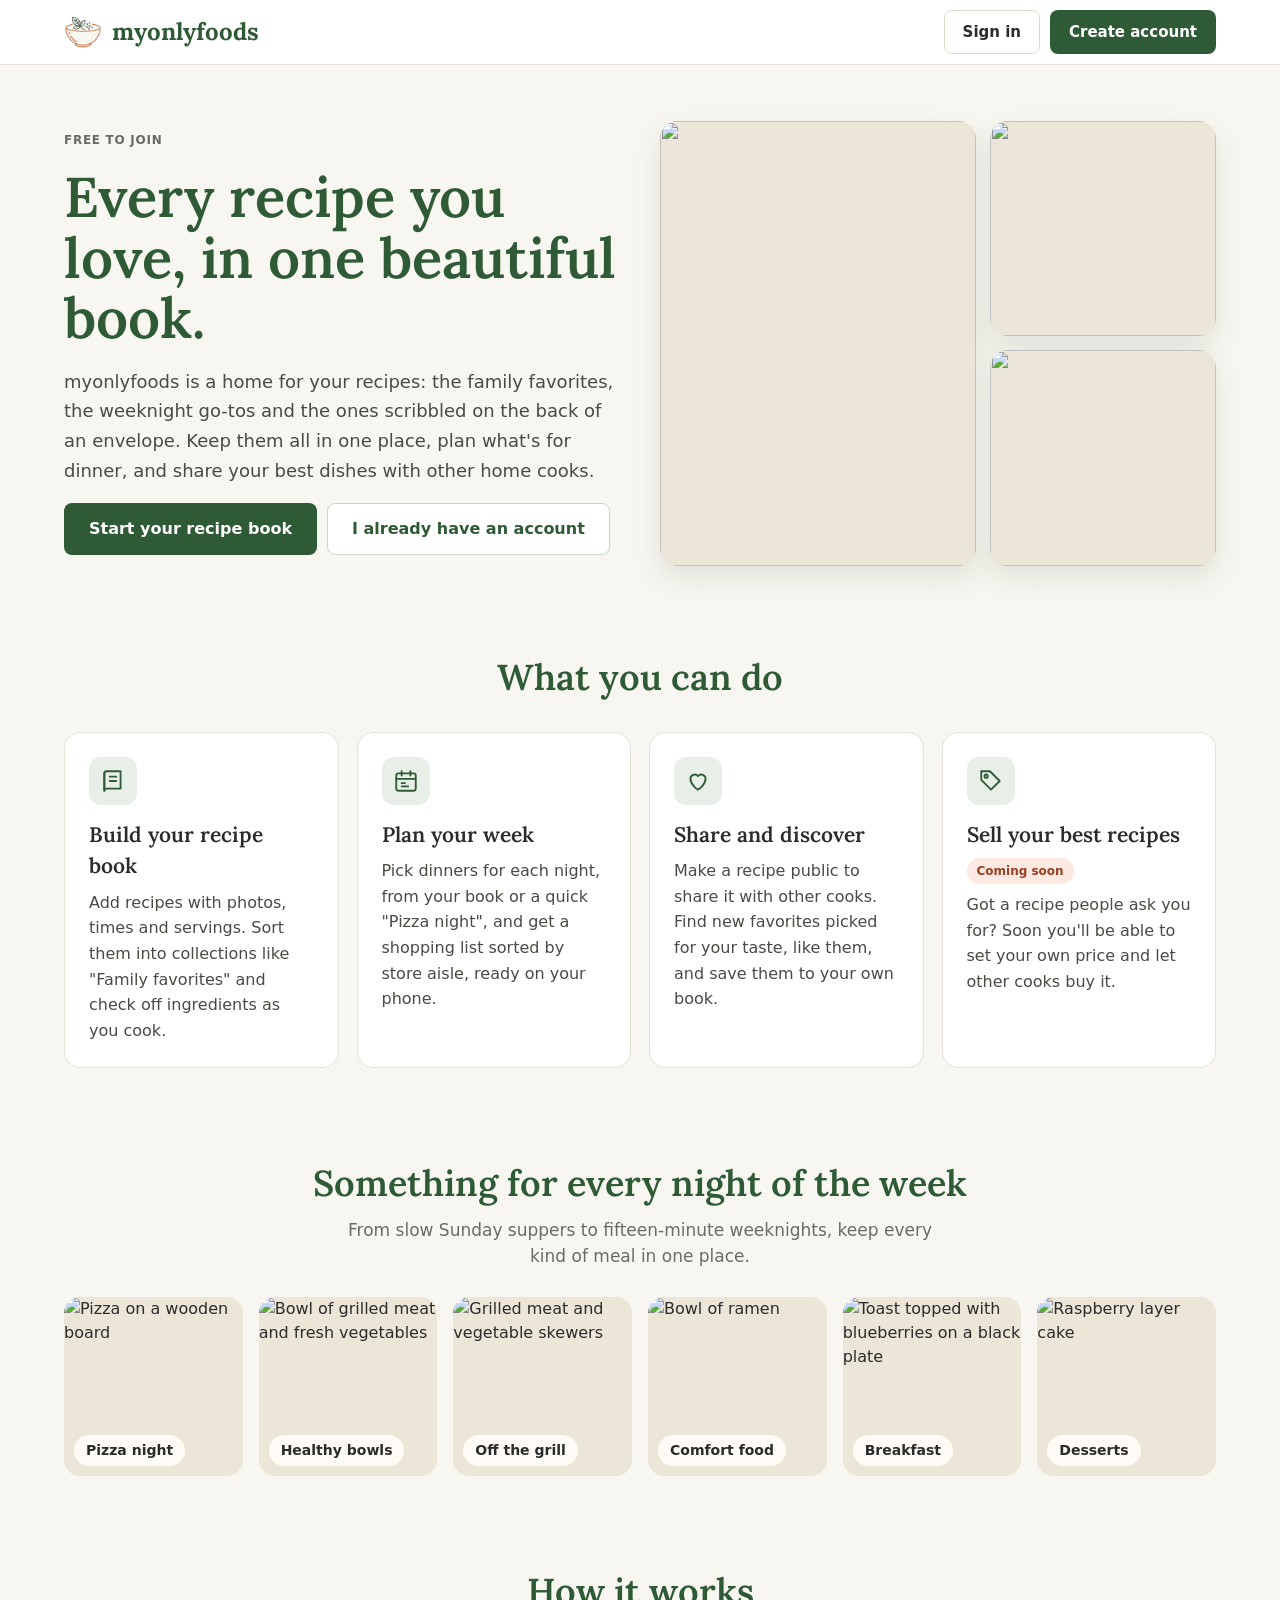
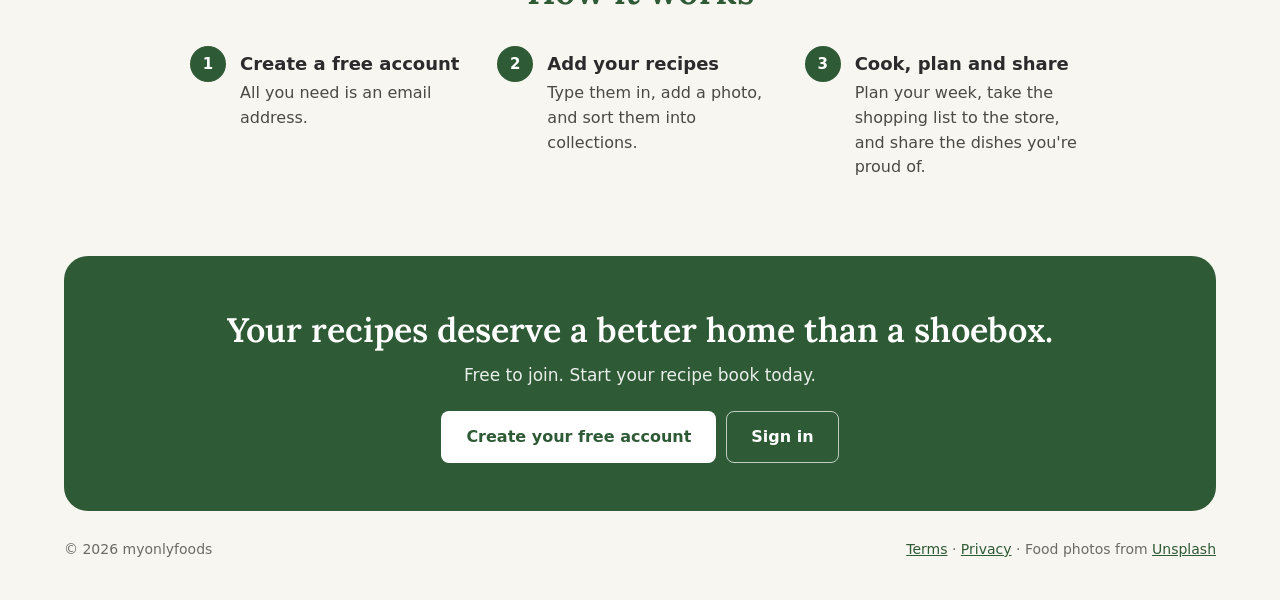
==== commit 7579145d: "Transparent logo so it blends into every background - images/mainlogo.png: the logo with its cream b" ====
--- a/index.html
+++ b/index.html
@@ -5,13 +5,13 @@
     <meta name="viewport" content="width=device-width, initial-scale=1.0">
     <title>myonlyfoods | Your recipe book, meal planner and kitchen community</title>
     <meta name="description" content="A free home for the recipes you love. Build your recipe book, plan your week with an automatic shopping list, and share your favorites with other home cooks.">
-    <link rel="stylesheet" href="css/style.css?v=202611021046">
+    <link rel="stylesheet" href="css/style.css?v=202611021348">
 </head>
 <body class="landing">
 
 <header class="site-header">
     <div class="inner">
-        <a class="brand" href="./"><img src="images/mainlogo.jpg" alt="">myonlyfoods</a>
+        <a class="brand" href="./"><img src="images/logo-icon.png" alt="">myonlyfoods</a>
         <div class="landing-nav" id="guest-nav">
             <a class="btn btn-plain" href="login.html">Sign in</a>
             <a class="btn btn-primary" href="signup.html">Create account</a>
@@ -115,7 +115,7 @@
 </footer>
 
 <script type="module">
-    import { auth } from "./js/firebase.js?v=202611021046";
+    import { auth } from "./js/firebase.js?v=202611021348";
     import { onAuthStateChanged } from "https://www.gstatic.com/firebasejs/10.8.0/firebase-auth.js";
 
     document.getElementById("year").textContent = new Date().getFullYear();
--- a/css/style.css
+++ b/css/style.css
@@ -57,7 +57,7 @@
     font-family: var(--serif); font-size: 24px; font-weight: 700;
     color: var(--green); text-decoration: none; display: flex; align-items: center; gap: 10px;
 }
-.brand img { width: 36px; height: 36px; border-radius: 50%; object-fit: cover; }
+.brand img { width: 38px; height: 38px; object-fit: contain; }
 .main-nav { display: flex; flex-wrap: wrap; gap: 4px 22px; flex: 1 1 auto; align-items: center; }
 .main-nav a {
     color: var(--text); text-decoration: none; font-weight: 600;
@@ -154,7 +154,7 @@
     width: 100%; max-width: 420px; background: var(--white); border: 1px solid var(--border);
     border-radius: 16px; padding: 36px 32px; text-align: center; box-shadow: 0 10px 30px rgba(46, 90, 53, .06);
 }
-.auth-card .logo { width: 120px; height: auto; margin: 0 auto 18px; border-radius: 8px; }
+.auth-card .logo { width: 150px; height: auto; margin: 0 auto 12px; }
 .auth-card h1 { margin: 0 0 6px; font-family: var(--serif); font-size: 30px; font-weight: 600; color: var(--green); }
 .auth-card > p { margin: 0 0 24px; color: var(--muted); }
 .auth-card form { display: flex; flex-direction: column; gap: 16px; text-align: left; }
@@ -668,3 +668,19 @@
 }
 .link-btn:hover { color: var(--green-dark); }
 @media (max-width: 520px) { .paste-head .scan-icon { display: none; } }
+
+/* ---------- Google sign-in ---------- */
+.btn-google { background: var(--white); color: var(--text); border-color: var(--border-strong); min-height: 48px; }
+.btn-google:hover { background: var(--cream); }
+.google-terms { margin: 10px 0 0; text-align: center; font-size: 12px; line-height: 1.5; }
+.or-divider { display: flex; align-items: center; gap: 12px; margin: 20px 0; color: var(--muted); font-size: 13px; }
+.or-divider::before, .or-divider::after { content: ""; flex: 1; height: 1px; background: var(--border); }
+.google-btn {
+    display: flex; justify-content: center; width: 100%; padding: 0; margin: 0;
+    background: none; border: none; cursor: pointer; border-radius: 999px;
+}
+.google-btn img { height: 44px; width: auto; display: block; border-radius: 999px; transition: box-shadow .15s; }
+.google-btn:hover img { box-shadow: 0 2px 8px rgba(0, 0, 0, .12); }
+.google-btn:focus-visible { outline: none; }
+.google-btn:focus-visible img { outline: 3px solid #7aa883; outline-offset: 2px; }
+.google-btn:disabled { opacity: .6; cursor: default; }
